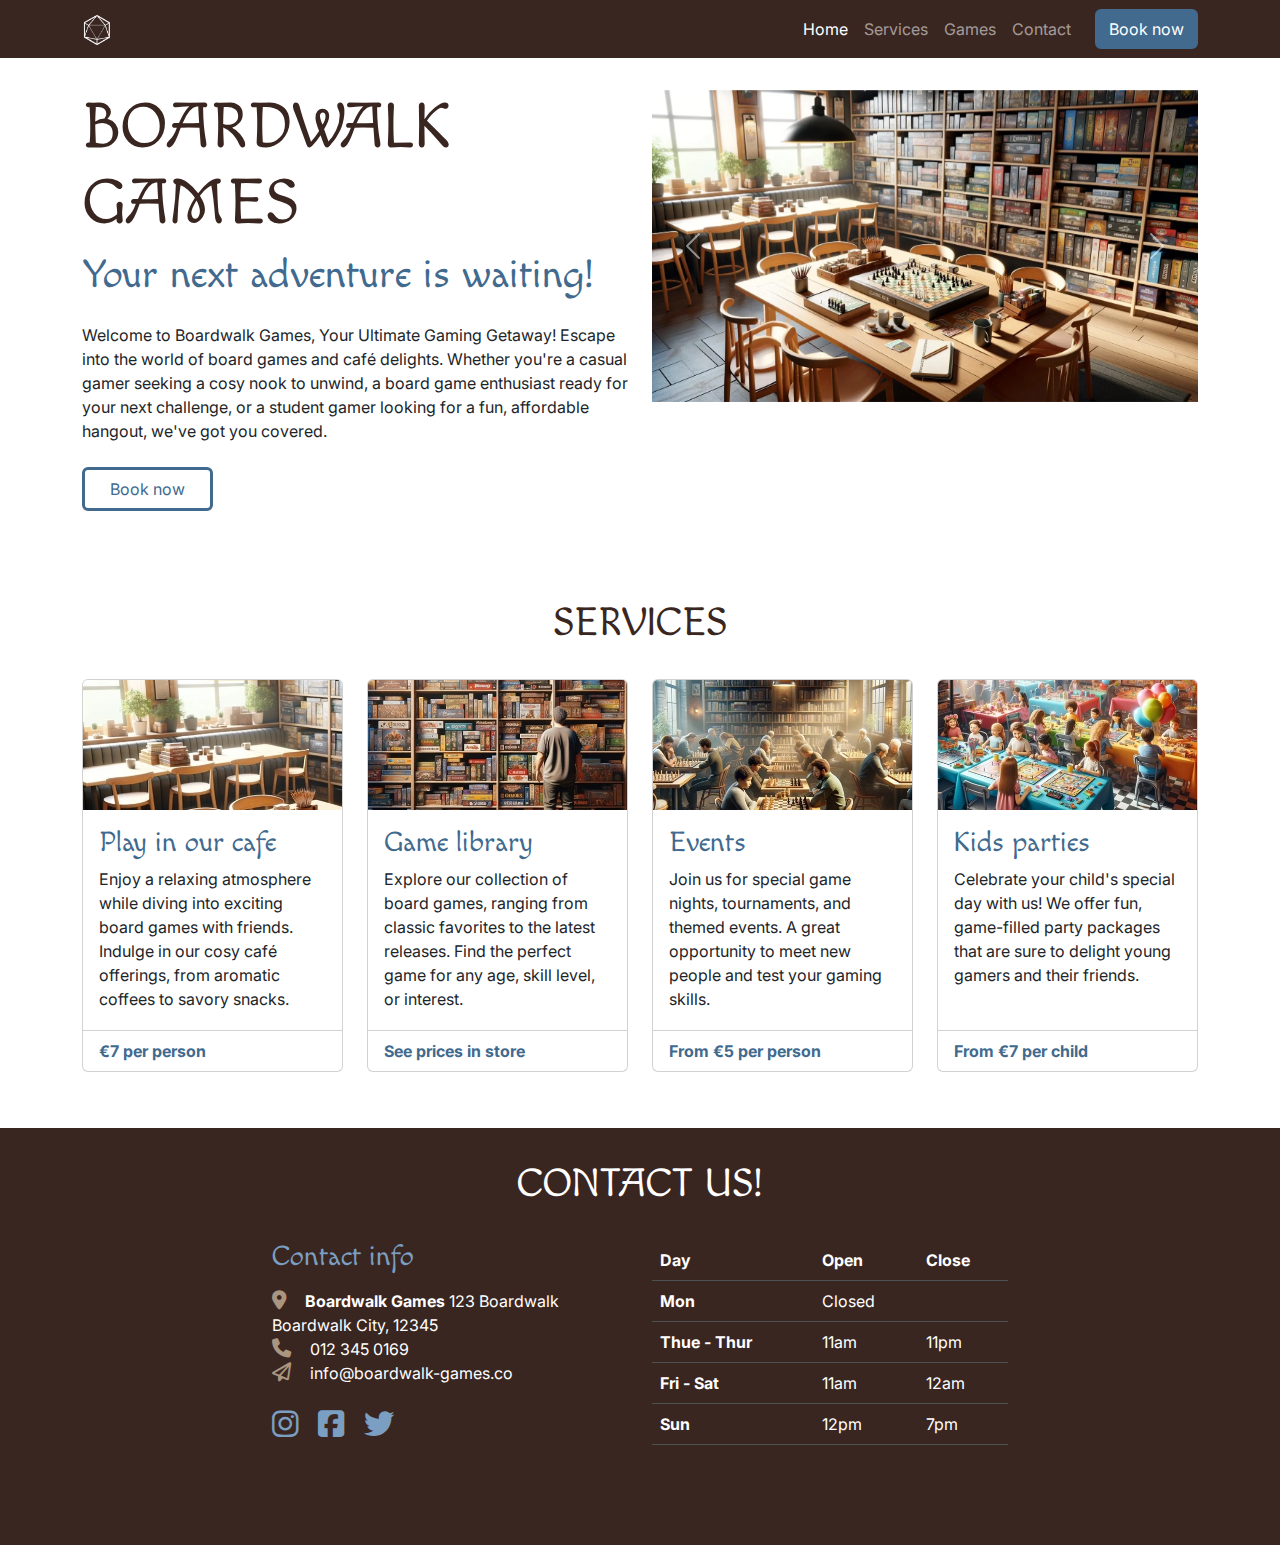
==== index.html @ 49034d58 "style buttons to match color scheme" ====
<!DOCTYPE html>
<html lang="en">
<head>
    <meta charset="UTF-8">
    <meta name="viewport" content="width=device-width, initial-scale=1.0">
    <meta name="description" content="Boardwalk Games, your ultimate gaming retreat! Perfect for casual gamers, enthusiasts, and student gatherings. Visit us for your next adventure in board gaming.">
    <title>Boardwalk Games | Home</title>
    <link href="https://cdn.jsdelivr.net/npm/bootstrap@5.3.3/dist/css/bootstrap.min.css" rel="stylesheet" integrity="sha384-QWTKZyjpPEjISv5WaRU9OFeRpok6YctnYmDr5pNlyT2bRjXh0JMhjY6hW+ALEwIH" crossorigin="anonymous">
    <link rel="stylesheet" href="https://cdnjs.cloudflare.com/ajax/libs/font-awesome/6.6.0/css/all.min.css">
    <link rel="stylesheet" href="./assets/styles.css">
    <link rel="apple-touch-icon" sizes="180x180" href="assets/images/apple-touch-icon.png">
    <link rel="icon" type="image/png" sizes="32x32" href="assets/images/favicon-32x32.png">
    <link rel="icon" type="image/png" sizes="16x16" href="assets/images/favicon-16x16.png">
</head>
<body class="d-flex flex-column min-vh-100">
    <nav id="navbar" class="navbar navbar-expand-lg bg-body-tertiary" data-bs-theme="dark">
        <div class="container">
          <a class="navbar-brand" href="#">
            <img src="./assets/images/logo-sm-white.png" class="logo" alt="Logo">
          </a>
          <button class="navbar-toggler" type="button" data-bs-toggle="collapse" data-bs-target="#navbarNav" aria-controls="navbarNav" aria-expanded="false" aria-label="Toggle navigation">
            <span class="navbar-toggler-icon"></span>
          </button>
          <div class="collapse navbar-collapse" id="navbarNav">
            <ul class="navbar-nav ms-auto">
              <li class="nav-item">
                <a class="nav-link active" aria-current="page" href="#">Home</a>
              </li>
              <li class="nav-item">
                <a class="nav-link" href="#">Services</a>
              </li>
              <li class="nav-item">
                <a class="nav-link" href="./game-library.html">Games</a>
              </li>
              <li class="nav-item">
                <a class="nav-link" href="#contact">Contact</a>
              </li>
              <li class="nav-item"></li>
                <a href="booking.html" class="btn custom-button-filled ms-lg-3">Book now</a>
              </li>
            </ul>
          </div>
        </div>
      </nav>
     <header id="header" class="container section">
        <div class="row">
            <div class="col-12 col-xl-6 text-center text-xl-start">
                <h1 class="display-3">Boardwalk Games</h1>
                <p class="lead display-6 sub-heading-color">Your next adventure is waiting!</p>
                <p class="my-4">
                    Welcome to Boardwalk Games, Your Ultimate Gaming Getaway! Escape into the world of board games and café delights. Whether you're a casual gamer seeking a cosy nook to unwind, a board game enthusiast ready for your next challenge, or a student gamer looking for a fun, affordable hangout, we've got you covered.
                </p>
                <a href="booking.html" class="btn custom-button-outline mb-4">Book now</a>
            </div>
            <div class="col-12 col-xl-6">
                <div id="carouselExampleAutoplaying" class="carousel slide" data-bs-ride="carousel">
                    <div class="carousel-inner">
                      <div class="carousel-item active">
                        <img src="./assets/images/boardwalk-games-carousel-image-1.webp" class="d-block w-100" alt="The inside of Boardwalk Games with bookshelves filled with boardgames, and wooden tables to play at">
                      </div>
                      <div class="carousel-item">
                        <img src="./assets/images/boardwalk-games-carousel-image-2.webp" class="d-block w-100" alt="The inside of Boardwalk Games with bookshelves filled with boardgames, and wooden tables to play at">
                      </div>
                      <div class="carousel-item">
                        <img src="./assets/images/boardwalk-games-carousel-image-3.webp" class="d-block w-100" alt="The inside of Boardwalk Games with bookshelves filled with boardgames, and wooden tables to play at">
                      </div>
                      <div class="carousel-item">
                        <img src="./assets/images/boardwalk-games-carousel-image-4.webp" class="d-block w-100" alt="The back-room at Boardwalk Games set up for a Dungeons and Dragons evening">
                      </div>
                      <div class="carousel-item">
                        <img src="./assets/images/boardwalk-games-carousel-image-5.webp" class="d-block w-100" alt="A cup of steaming coffee on a wooden table, some playing cards, and a notebook.">
                      </div>
                      <div class="carousel-item">
                        <img src="./assets/images/boardwalk-games-carousel-image-6.webp" class="d-block w-100" alt="Students playing a card game at Boardwalk Games">
                      </div>
                    </div>
                    <button class="carousel-control-prev" type="button" data-bs-target="#carouselExampleAutoplaying" data-bs-slide="prev">
                      <span class="carousel-control-prev-icon" aria-hidden="true"></span>
                      <span class="visually-hidden">Previous</span>
                    </button>
                    <button class="carousel-control-next" type="button" data-bs-target="#carouselExampleAutoplaying" data-bs-slide="next">
                      <span class="carousel-control-next-icon" aria-hidden="true"></span>
                      <span class="visually-hidden">Next</span>
                    </button>
                  </div>
            </div>
        </div>
     </header>

     <main>
        <section id="services" class="container section">
            <div class="row">
                <div class="col-12 text-center">
                    <h2 class="display-6">Services</h2>
                </div>
                <div class="col-12 col-md-6 col-xl-3">
                    <div class="card">
                        <img src="assets/images/services-1.webp" class="card-img-top"
                            alt="Boardwalk games cafe table by a window, stacks of boardgames can be seen on the table">
                        <div class="card-body">
                            <h3 class="card-title sub-heading-color">Play in our cafe</h3>
                            <p class="card-text">
                                Enjoy a relaxing atmosphere while diving into exciting board
                                games with friends. Indulge in our cosy café offerings, from
                                aromatic coffees to savory snacks.
                            </p>
                        </div>
                        <div class="card-footer">
                            <p class="mb-0">€7 per person</p>
                        </div>
                    </div>
                </div>
                <div class="col-12 col-md-6 col-xl-3">
                    <div class="card">
                        <img src="assets/images/services-2.webp" class="card-img-top"
                            alt="Board games stacked in bookshelves, a man can be seen browsing the shelves" />
                        <div class="card-body">
                            <!-- bootstrap cards come as h5 by default, changed to h3 to fit project heading hierarchy -->
                            <h3 class="card-title sub-heading-color">Game library</h3>
                            <p class="card-text">
                                Explore our collection of board games, ranging from classic
                                favorites to the latest releases. Find the perfect game for
                                any age, skill level, or interest.
                            </p>
                        </div>
                        <div class="card-footer">
                            <p class="mb-0">See prices in store</p>
                        </div>
                    </div>
                </div>
                <div class="col-12 col-md-6 col-xl-3">
                    <div class="card">
                        <img src="assets/images/services-3.webp" class="card-img-top">
                        <div class="card-body">
                            <h3 class="card-title sub-heading-color">Events</h3>
                            <p class="card-text">
                                Join us for special game nights, tournaments, and themed
                                events. A great opportunity to meet new people and test your
                                gaming skills.
                            </p>
                        </div>
                        <div class="card-footer">
                            <p class="mb-0">From €5 per person</p>
                        </div>
                    </div>
                </div>
                <div class="col-12 col-md-6 col-xl-3">
                    <div class="card">
                        <img src="assets/images/services-4.webp" class="card-img-top"
                            alt="A kids party being held at Boardwalk Games">
                        <div class="card-body">
                            <h3 class="card-title sub-heading-color">Kids parties</h3>
                            <p class="card-text">
                                Celebrate your child's special day with us! We offer fun,
                                game-filled party packages that are sure to delight young
                                gamers and their friends.
                            </p>
                        </div>
                        <div class="card-footer">
                            <p class="mb-0">From €7 per child</p>
                        </div>
                    </div>
                </div>
            </div>
        </section>
     </main>

     <footer id="contact" class="mt-auto">
      <div class="container section">
        <div class="row justify-content-center">
            <div class="col-12">
             <h2 class="display-6 text-center">Contact us!</h2>
            </div>
            <div class="col-12 col-md-6 col-xl-4">
             <h3 class="sub-heading-color">Contact info</h3>
             <address></address>
                 <strong><i class="fa-solid fa-location-dot"></i> Boardwalk Games</strong>
                 123 Boardwalk <br>
                 Boardwalk City, 12345
             </address>
             <p>
                 <i class="fa-solid fa-phone"></i> 012 345 0169 <br>
                 <i class="fa-regular fa-paper-plane"></i> info@boardwalk-games.co
             </p>
             <div class="social-links my-4">
                 <a href="https://www.instagram.com/" target="_blank" aria-label="Visit our Instagram page (opens in a new tab)" rel="noopener"><i class="fa-brands fa-instagram"></i></a>
                 <a href="https://www.facebook.com/" target="_blank" aria-label="Visit our Facebook page (opens in a new tab)" rel="noopener"><i class="fa-brands fa-square-facebook"></i></a>
                 <a href="https://x.com/" target="_blank" aria-label="Visit our X feed page (opens in a new tab)" rel="noopener"><i class="fa-brands fa-twitter"></i></a>
             </div>
            </div>
            <div class="col-12 col-md-6 col-xl-4">
              <table class="table table-dark">
                <thead>
                  <tr>
                    <th scope="col">Day</th>
                    <th scope="col">Open</th>
                    <th scope="col">Close</th>
                  </tr>
                </thead>
                <tbody>
                  <tr>
                    <th scope="row">Mon</th>
                    <td>Closed</td>
                    <td>&nbsp;</td>
                  </tr>
                  <tr>
                    <th scope="row">Thue - Thur</th>
                    <td>11am</td>
                    <td>11pm</td>
                  </tr>
                  <tr>
                    <th scope="row">Fri - Sat</th>
                    <td>11am</td>
                    <td>12am</td>
                  </tr>
                  <tr>
                    <th scope="row">Sun</th>
                    <td>12pm</td>
                    <td>7pm</td>
                  </tr>
                </tbody>
              </table>
            </div>
        </div>
    <div>
     </footer>

    <script src="https://cdn.jsdelivr.net/npm/bootstrap@5.3.3/dist/js/bootstrap.bundle.min.js" integrity="sha384-YvpcrYf0tY3lHB60NNkmXc5s9fDVZLESaAA55NDzOxhy9GkcIdslK1eN7N6jIeHz" crossorigin="anonymous"></script>
</body>
</html>
---- assets/styles.css ----
@import url('https://fonts.googleapis.com/css2?family=Inter:ital,opsz,wght@0,14..32,100..900;1,14..32,100..900&family=Macondo&display=swap');

:root {
    --primary-font: "Inter", sans-serif;
    --secondary-font: "Macondo", cursive;
    --primary-color: #3a2620;
    --secondary-color: #aa9581;
    --highlight-color: #416a8e;
    --highlight-color-light: #7a9fc2;
    --color-white: #fff;
}

body {
    font-family: var(--primary-font);
}

h1,
h2,
h3 {
    font-family: var(--secondary-font);
    color: var(--primary-color);
}

h1, h2 {
    text-transform: uppercase;
}

h2 {
    margin-bottom: 2rem;
}

.sub-heading-color {
    color: var(--highlight-color);
}

.section {
    margin-top: 2rem;
    margin-bottom: 2rem;
}

.custom-button-filled {
    background-color: var(--highlight-color);
    border: 2px solid var(--highlight-color);
    color: var(--color-white);
}

.custom-button-filled:hover {
    border: 2px solid var(--secondary-color);
    background-color: var(--secondary-color);
}

.custom-button-outline {
    border: 3px solid var(--highlight-color);
    color: var(--highlight-color);
    padding: 7px 25px;
}

.custom-button-outline:hover {
    background-color: var(--highlight-color);
    color: var(--color-white);
}

#navbar {
    background-color: var(--primary-color) !important;   
}

#navbar .logo {
    width: 30px;
}

#header .lead {
    font-family: var(--secondary-font);
}

#services .card {
    margin-bottom: 1.5rem;
}

#services .card-footer {
    font-weight: bold;
    color: var(--highlight-color);
    background-color: transparent;
}

#new-games .card,
#fav-games .card {
    border: none;
}

#new-games .card-footer,
#fav-games .card-footer {
    background-color: transparent;
    border-top: none;
}

#contact {
    background-color: var(--primary-color);
    color: var(--color-white);
    padding-bottom: 3rem;
}

#contact h2 {
    color: var(--color-white);
}

#contact .sub-heading-color {
    color: var(--highlight-color-light);
}

#contact i {
    color: var(--secondary-color);
    font-size: 1.2rem;
    margin-right: 15px;
}

#contact .social-links i {
    color: var(--highlight-color-light);
    font-size: 1.9rem;
    transition: color 0.3s ease-in-out;
}

#contact .social-links i:hover {
    color: var(--secondary-color);
}

#contact .table-dark * {
    background-color: transparent;
} 

@media screen and (min-width: 768px) {
    #services .card-body {
        min-height: 191px;
    }
}
@media screen and (min-width: 992px) {
    #services .card-body {
        min-height: auto;
    }
}
@media screen and (min-width: 1200px) {
    #services .card-body {
        min-height: 220px;
    }
}
@media screen and (min-width: 1400px) {
    #services .card-body {
        min-height: 195px;
    }
}
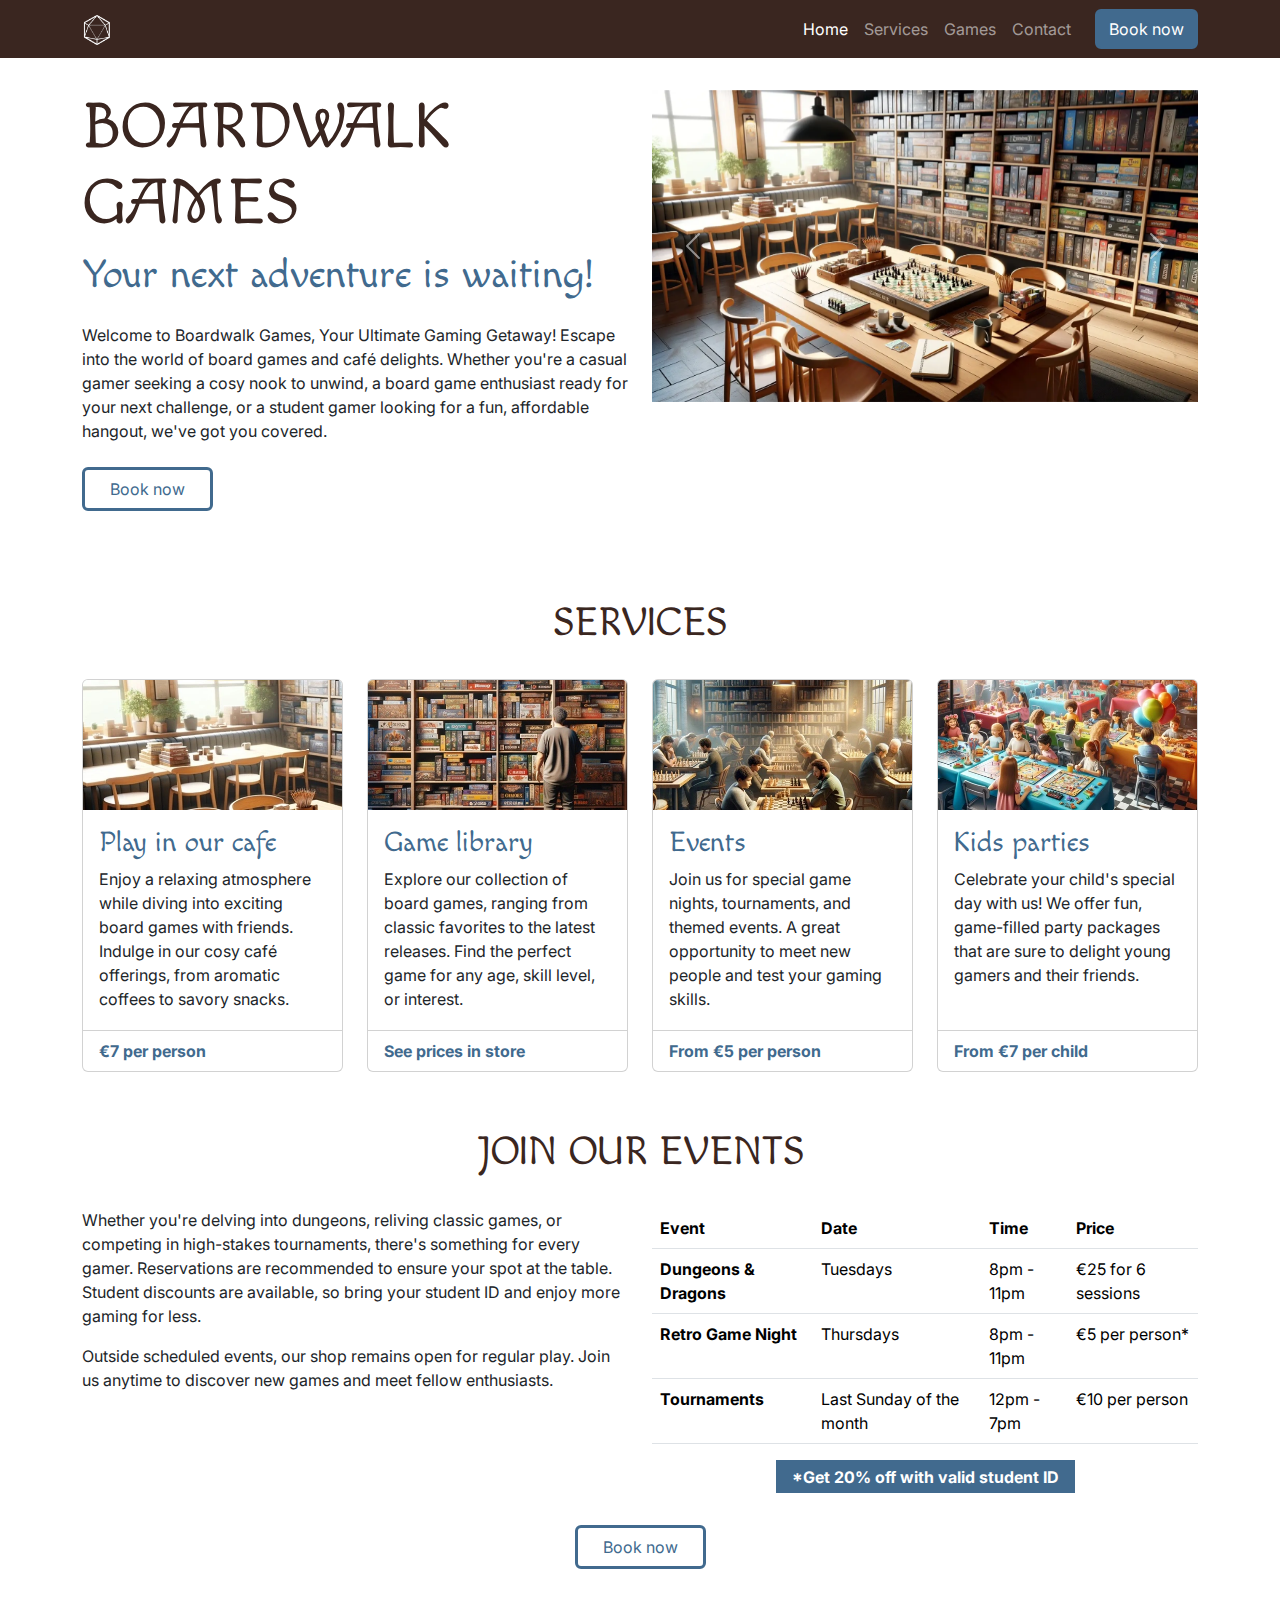
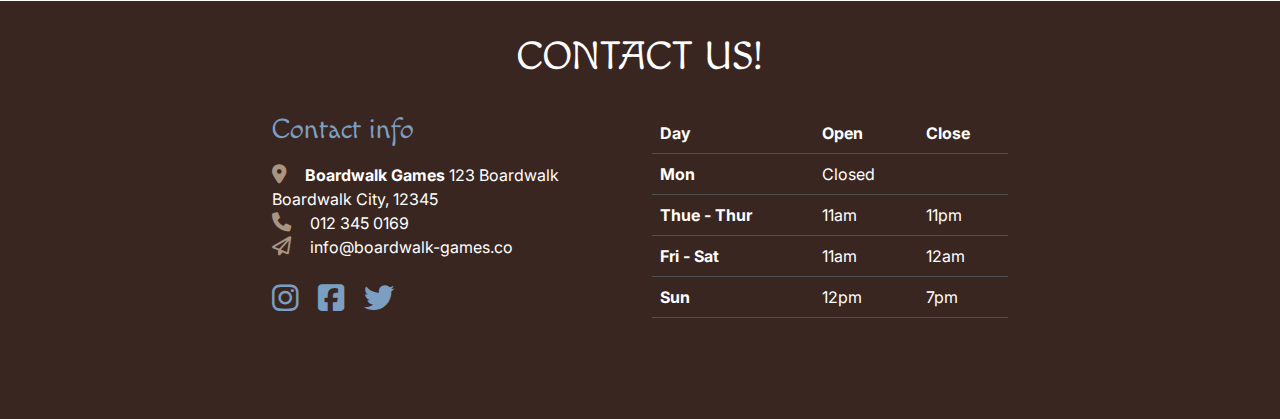
==== commit 88d86ee3: "create Join our Events section" ====
--- a/index.html
+++ b/index.html
@@ -163,6 +163,56 @@
                 </div>
             </div>
         </section>
+        <section id="booking" class="container section">
+          <div class="row">
+            <div class="col-12">
+              <h2 class="display-6 text-center">Join Our Events</h2>
+            </div>
+            <div class="col-12 col-md-6">
+              <p>Whether you're delving into dungeons, reliving classic games, or competing in high-stakes tournaments, there's something for every gamer. Reservations are recommended to ensure your spot at the table. Student discounts are available, so bring your student ID and enjoy more gaming for less.
+              </p>
+              <p>Outside scheduled events, our shop remains open for regular play. Join us anytime to discover new games and meet fellow enthusiasts.</p>
+            </div>
+            <div class="col-12 col-md-6 d-flex flex-column align-items-center">
+              <div class="table-responsive">
+              <table class="table table-hover">
+                <thead>
+                  <tr>
+                    <th scope="col">Event</th>
+                    <th scope="col">Date</th>
+                    <th scope="col">Time</th>
+                    <th scope="col">Price</th>
+                  </tr>
+                </thead>
+                <tbody>
+                  <tr>
+                    <th scope="row">Dungeons & Dragons</th>
+                    <td>Tuesdays</td>
+                    <td>8pm - 11pm</td>
+                    <td>€25 for 6 sessions</td>
+                  </tr>
+                  <tr>
+                    <th scope="row">Retro Game Night</th>
+                    <td>Thursdays</td>
+                    <td>8pm - 11pm</td>
+                    <td>€5 per person*</td>
+                  </tr>
+                  <tr>
+                    <th scope="row">Tournaments</th>
+                    <td>Last Sunday of the month</td>
+                    <td>12pm - 7pm</td>
+                    <td>€10 per person</td>
+                  </tr>
+                </tbody>
+              </table>
+            </div>
+              <p class="text-center lead">*Get 20% off with valid student ID</p>
+            </div>
+            <div class="col-12 d-flex justify-content-center mt-3">
+              <a href="/booking.html" class="btn custom-button-outline">Book now</a>
+            </div>
+          </div>
+        </section>
      </main>
 
      <footer id="contact" class="mt-auto">
--- a/assets/styles.css
+++ b/assets/styles.css
@@ -127,6 +127,29 @@
     background-color: transparent;
 } 
 
+#booking .lead {
+    background-color: var(--highlight-color);
+    color: var(--color-white);
+    font-weight: bold;
+    padding: 0.3rem 1rem;
+    font-size: 0.9rem;
+    width: 100%;
+}
+
+#booking .table {
+    font-size: 0.8rem;
+}
+
+@media screen and (min-width: 576px) {
+    #booking .table {
+        font-size: 1rem;
+    }
+
+    #booking .lead {
+        font-size: 1rem;
+        width: auto;
+    }
+}
 @media screen and (min-width: 768px) {
     #services .card-body {
         min-height: 191px;
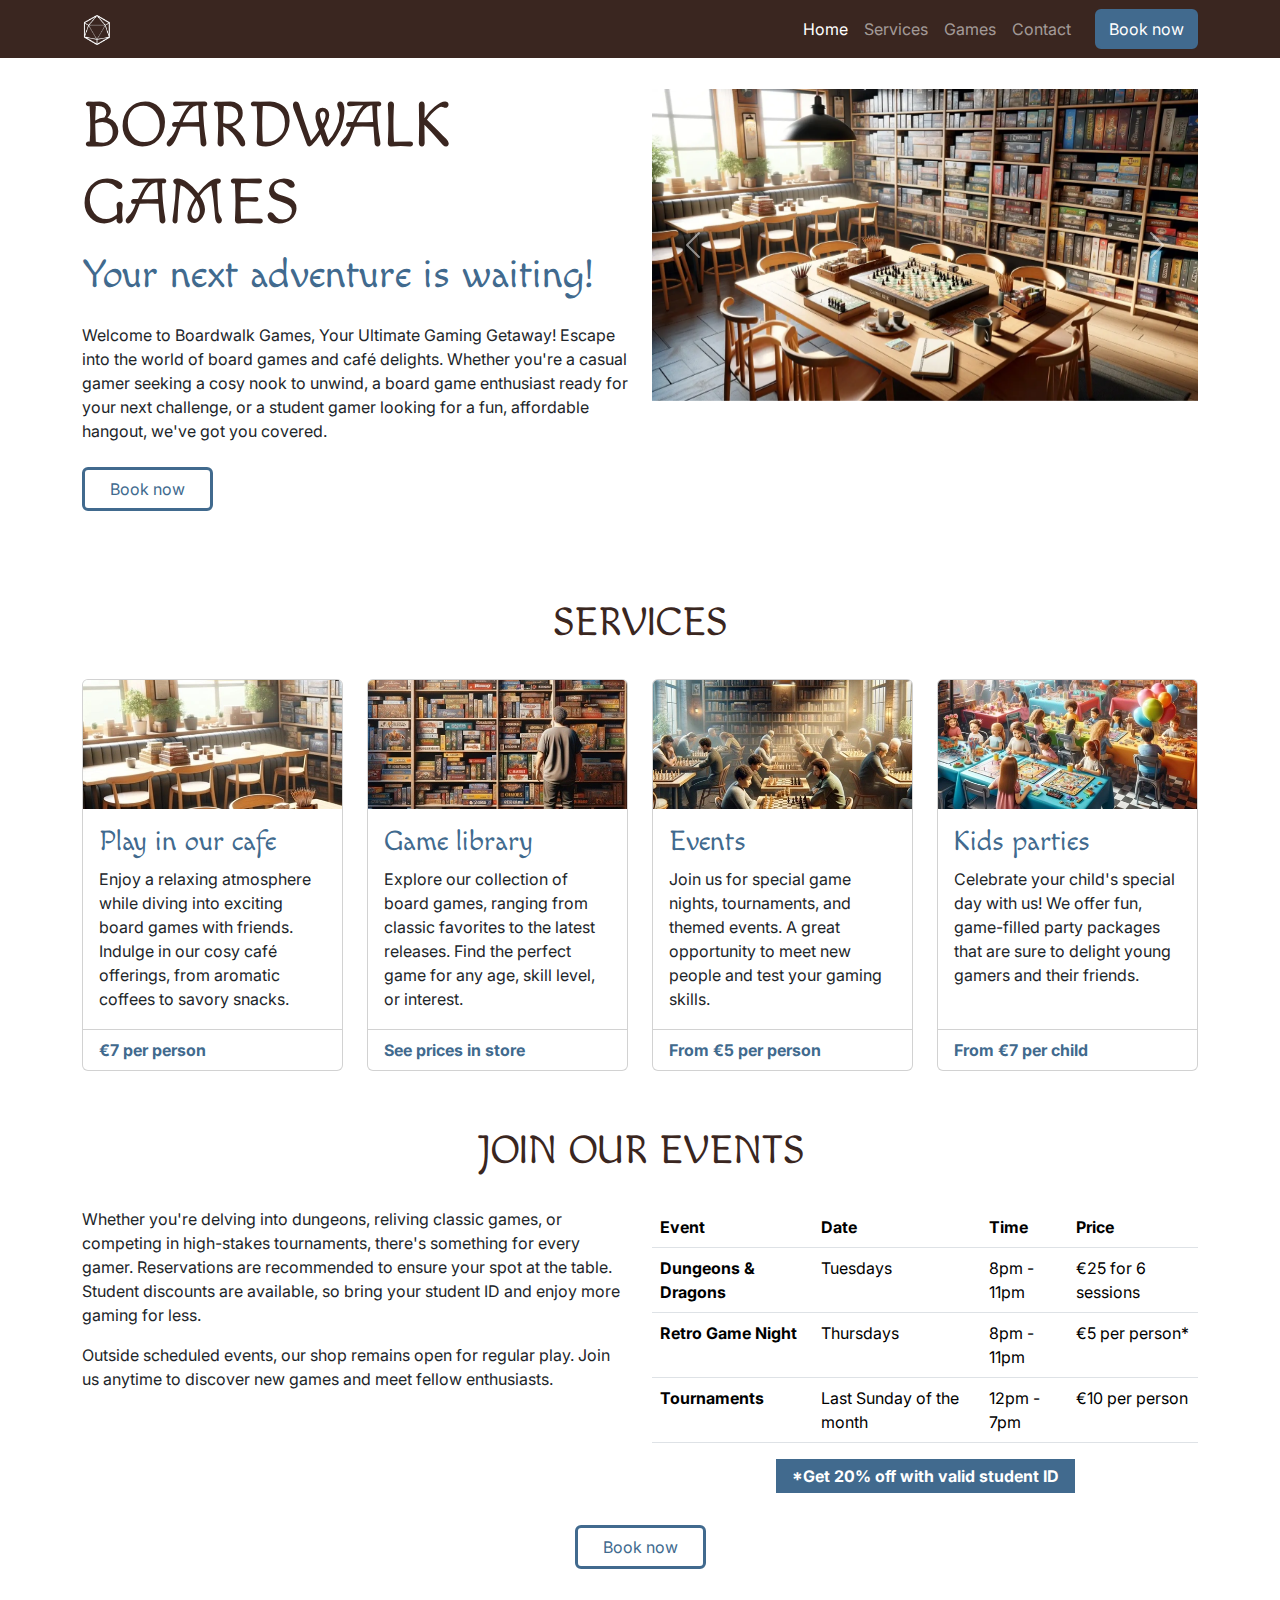
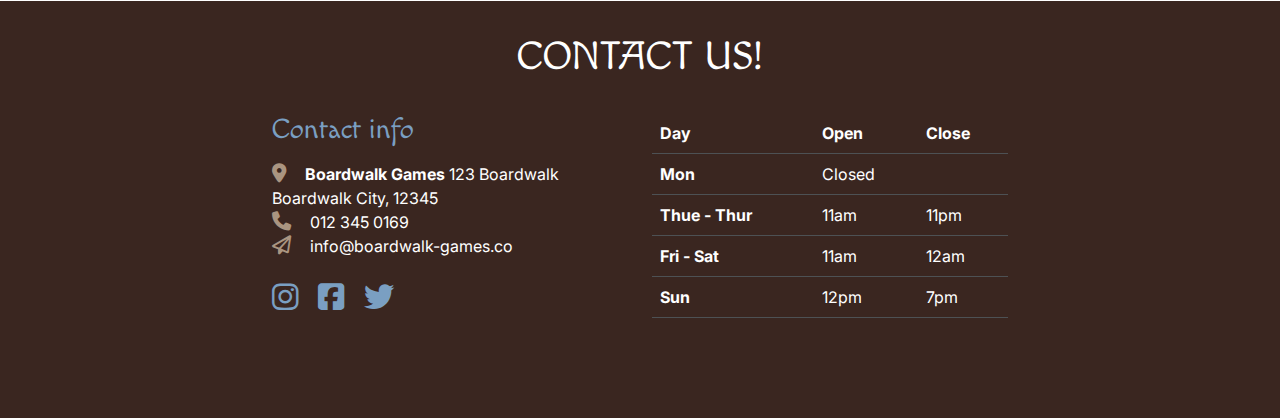
==== commit c2380ee5: "fix navbar to the top of the page" ====
--- a/index.html
+++ b/index.html
@@ -13,7 +13,7 @@
     <link rel="icon" type="image/png" sizes="16x16" href="assets/images/favicon-16x16.png">
 </head>
 <body class="d-flex flex-column min-vh-100">
-    <nav id="navbar" class="navbar navbar-expand-lg bg-body-tertiary" data-bs-theme="dark">
+    <nav id="navbar" class="navbar navbar-expand-lg bg-body-tertiary fixed-top" data-bs-theme="dark">
         <div class="container">
           <a class="navbar-brand" href="#">
             <img src="./assets/images/logo-sm-white.png" class="logo" alt="Logo">
--- a/assets/styles.css
+++ b/assets/styles.css
@@ -12,6 +12,7 @@
 
 body {
     font-family: var(--primary-font);
+    padding-top: 57.15px;
 }
 
 h1,
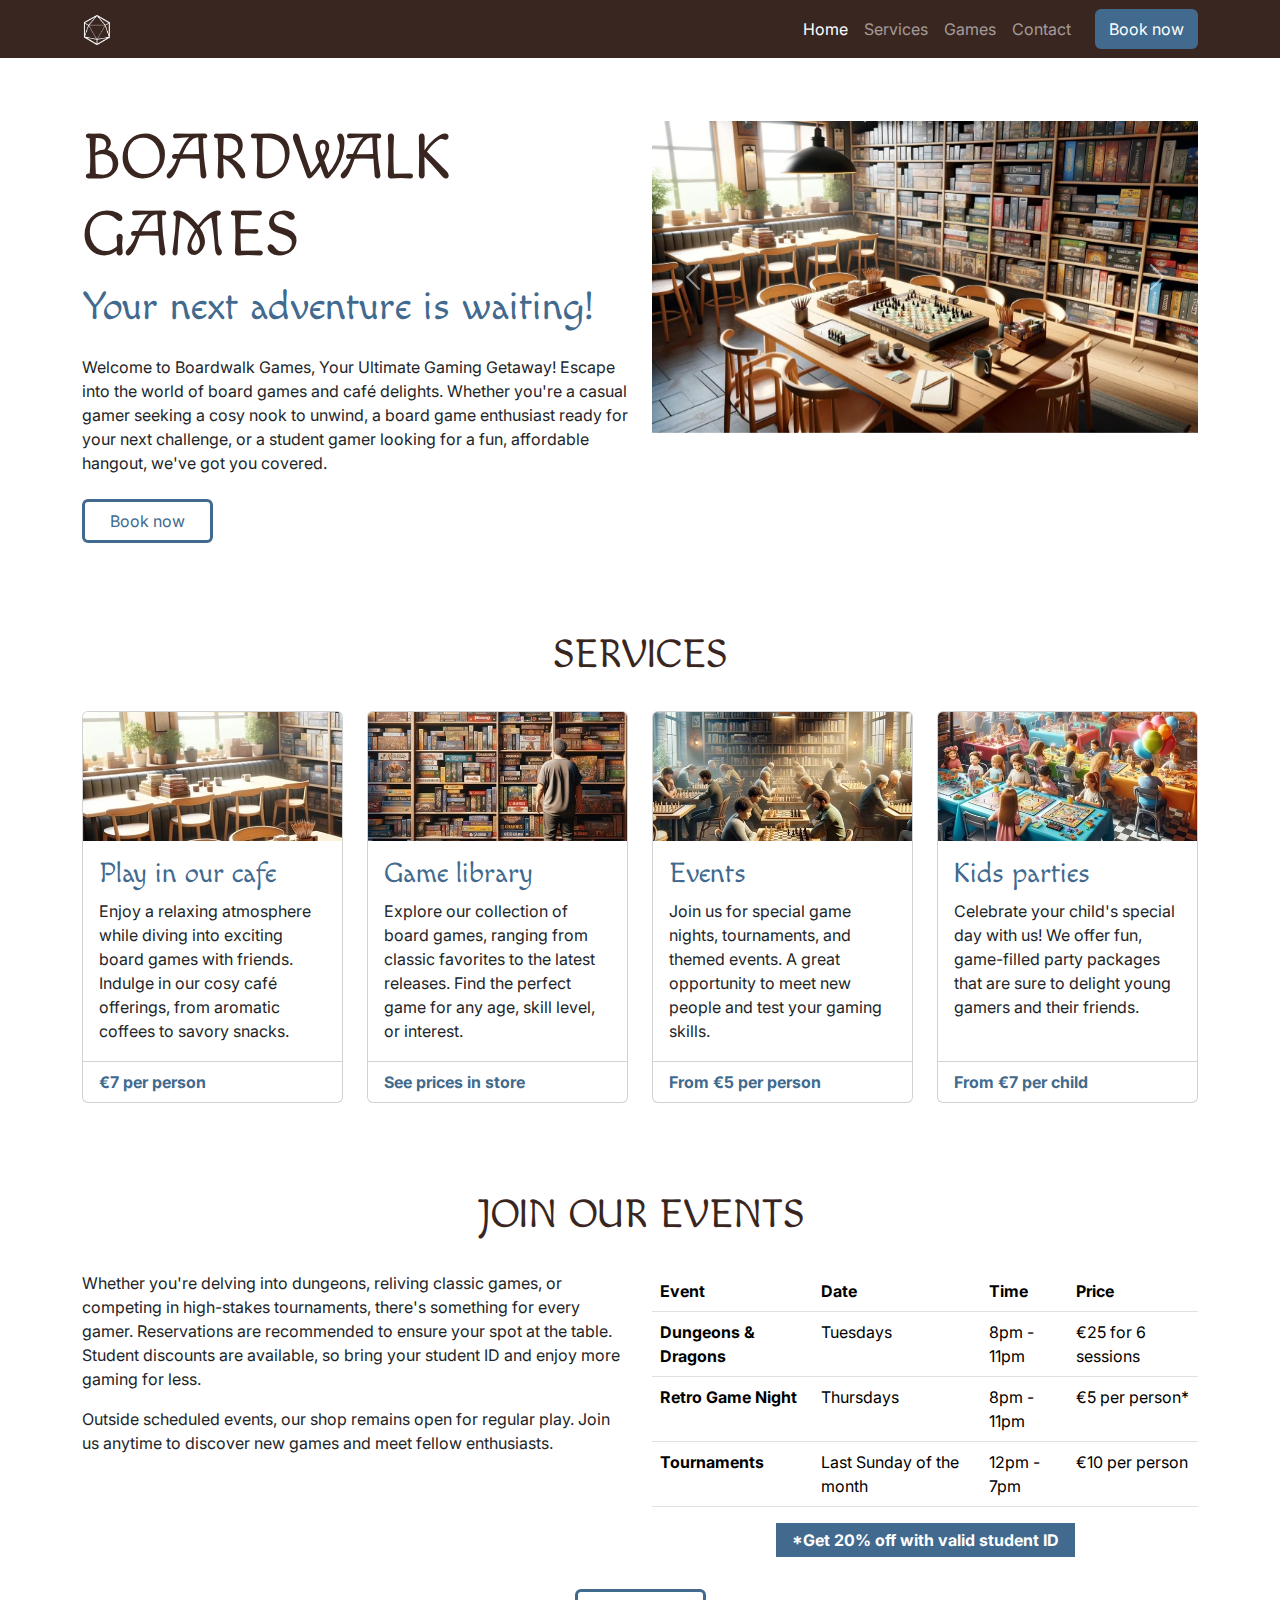
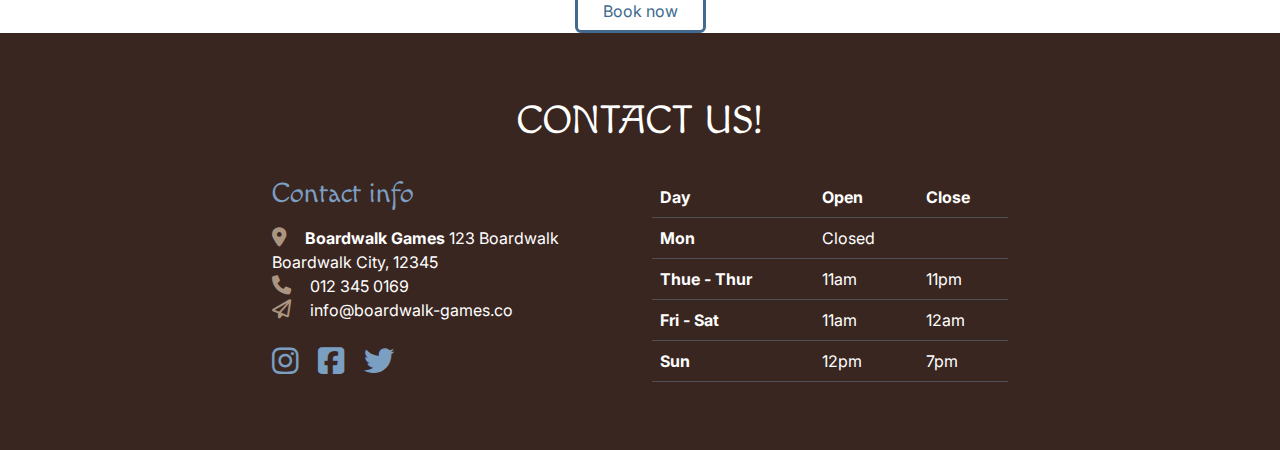
==== commit fbd26170: "adjust CSS to ensure that navbar does not cover section heading when clicking internal links" ====
--- a/index.html
+++ b/index.html
@@ -27,7 +27,7 @@
                 <a class="nav-link active" aria-current="page" href="#">Home</a>
               </li>
               <li class="nav-item">
-                <a class="nav-link" href="#">Services</a>
+                <a class="nav-link" href="#services">Services</a>
               </li>
               <li class="nav-item">
                 <a class="nav-link" href="./game-library.html">Games</a>
--- a/assets/styles.css
+++ b/assets/styles.css
@@ -35,8 +35,7 @@
 }
 
 .section {
-    margin-top: 2rem;
-    margin-bottom: 2rem;
+    padding-top: 4rem;
 }
 
 .custom-button-filled {
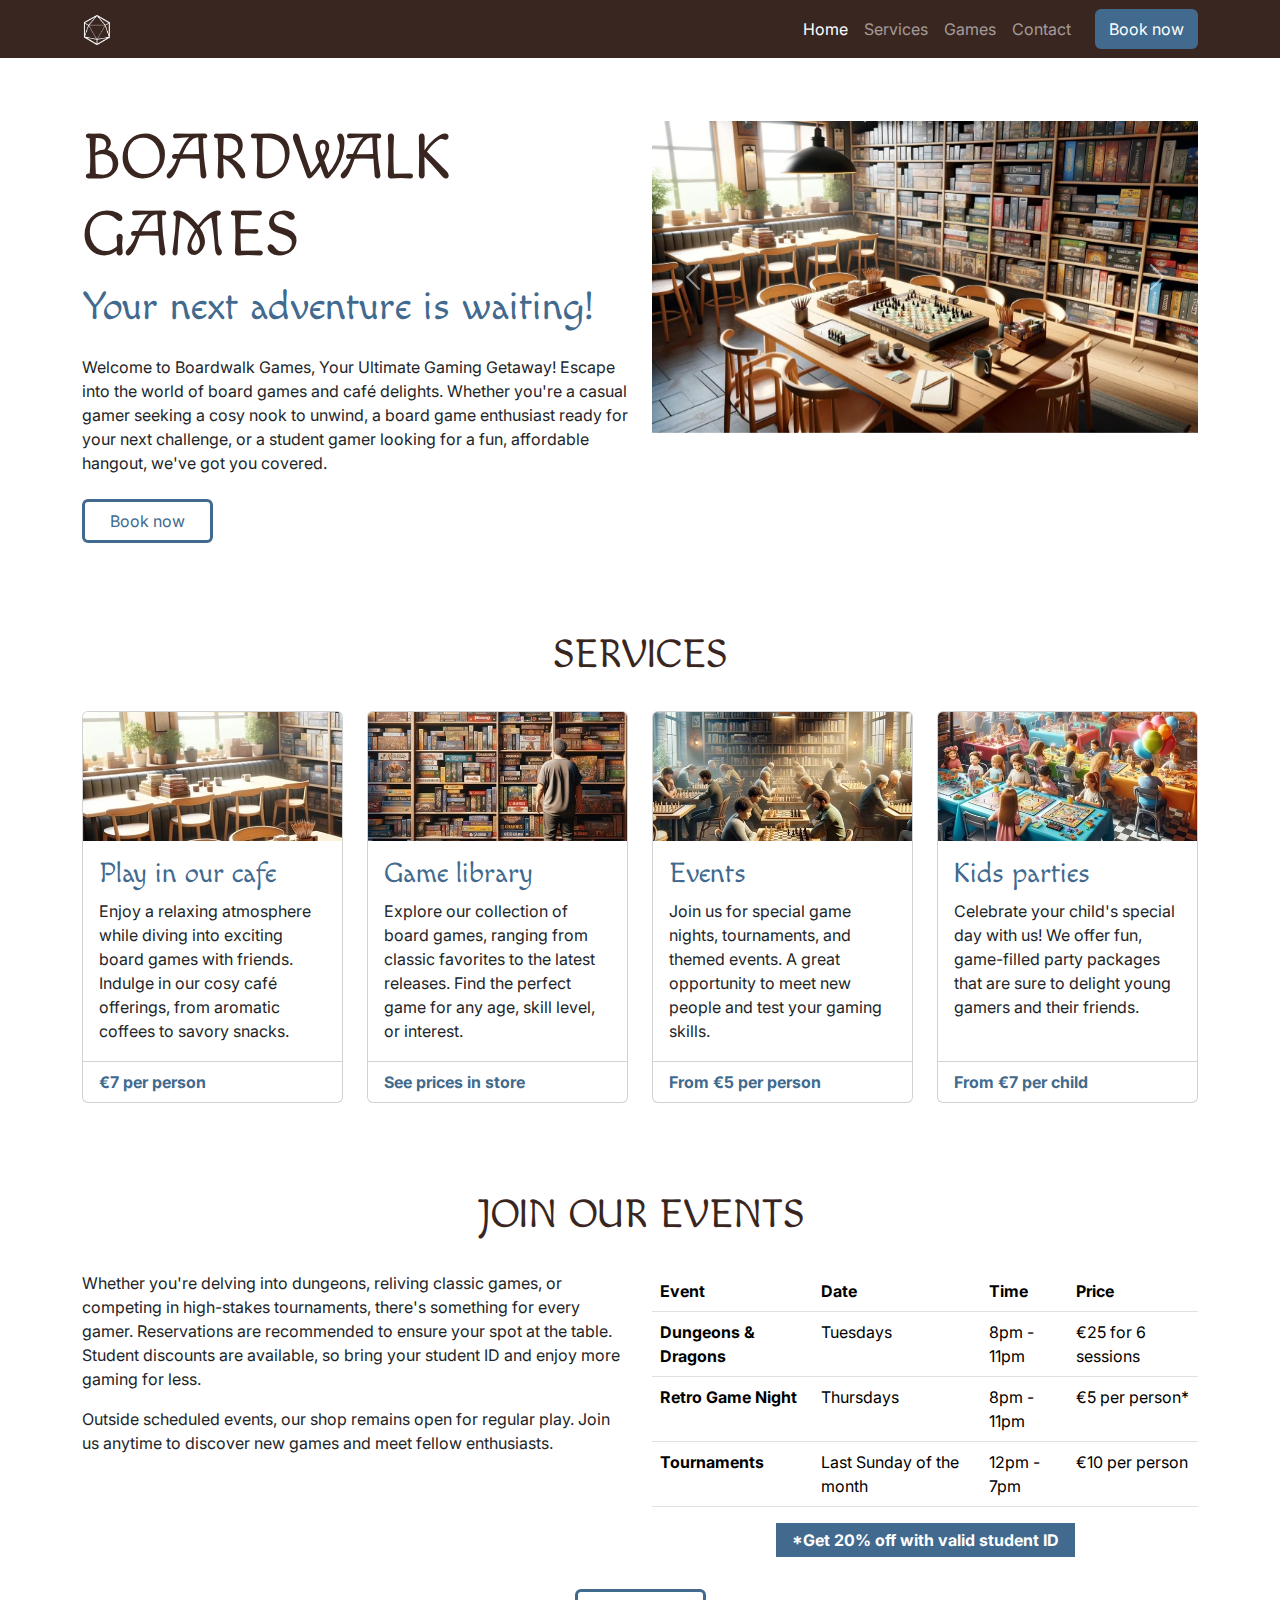
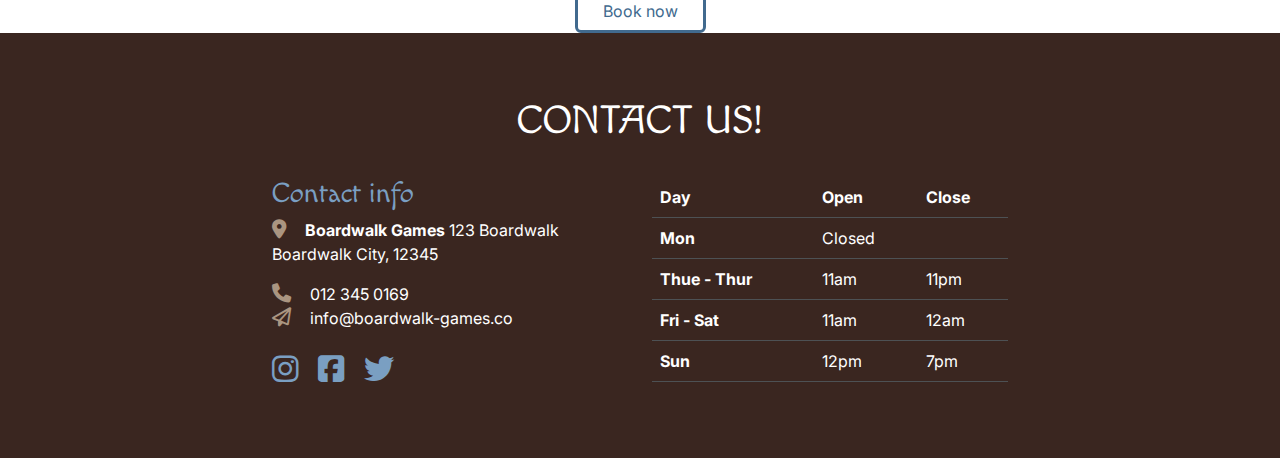
==== commit ea701eb9: "fix minor errors" ====
--- a/index.html
+++ b/index.html
@@ -35,7 +35,7 @@
               <li class="nav-item">
                 <a class="nav-link" href="#contact">Contact</a>
               </li>
-              <li class="nav-item"></li>
+              <li class="nav-item">
                 <a href="booking.html" class="btn custom-button-filled ms-lg-3">Book now</a>
               </li>
             </ul>
@@ -130,7 +130,7 @@
                 </div>
                 <div class="col-12 col-md-6 col-xl-3">
                     <div class="card">
-                        <img src="assets/images/services-3.webp" class="card-img-top">
+                        <img src="assets/images/services-3.webp" class="card-img-top" alt="A chess tournament being held at Boardwalk Games">
                         <div class="card-body">
                             <h3 class="card-title sub-heading-color">Events</h3>
                             <p class="card-text">
@@ -223,7 +223,7 @@
             </div>
             <div class="col-12 col-md-6 col-xl-4">
              <h3 class="sub-heading-color">Contact info</h3>
-             <address></address>
+             <address>
                  <strong><i class="fa-solid fa-location-dot"></i> Boardwalk Games</strong>
                  123 Boardwalk <br>
                  Boardwalk City, 12345
@@ -272,9 +272,30 @@
               </table>
             </div>
         </div>
-    <div>
+      </div>
      </footer>
 
     <script src="https://cdn.jsdelivr.net/npm/bootstrap@5.3.3/dist/js/bootstrap.bundle.min.js" integrity="sha384-YvpcrYf0tY3lHB60NNkmXc5s9fDVZLESaAA55NDzOxhy9GkcIdslK1eN7N6jIeHz" crossorigin="anonymous"></script>
+    <!-- JavaScript code to ensure the Bootstrap mobile navbar collapses when navigating to in-page links -->
+<script>
+  document
+      .querySelectorAll(".navbar-collapse .nav-link")
+      .forEach((link) => {
+          link.addEventListener("click", function (e) {
+              let section = document.querySelector(e.target.getAttribute("href"));
+              if (section) {
+                  e.preventDefault(); // Prevent default anchor click behavior
+                  let navbarHeight = document.querySelector(".navbar-toggler").offsetHeight;
+                  window.scroll({
+                      top: section.offsetTop - navbarHeight, // Adjust for navbar height
+                      behavior: "smooth",
+                  });
+                  document
+                      .querySelector(".navbar-collapse")
+                      .classList.remove("show"); // Collapse navbar
+              }
+          });
+      });
+</script>
 </body>
 </html>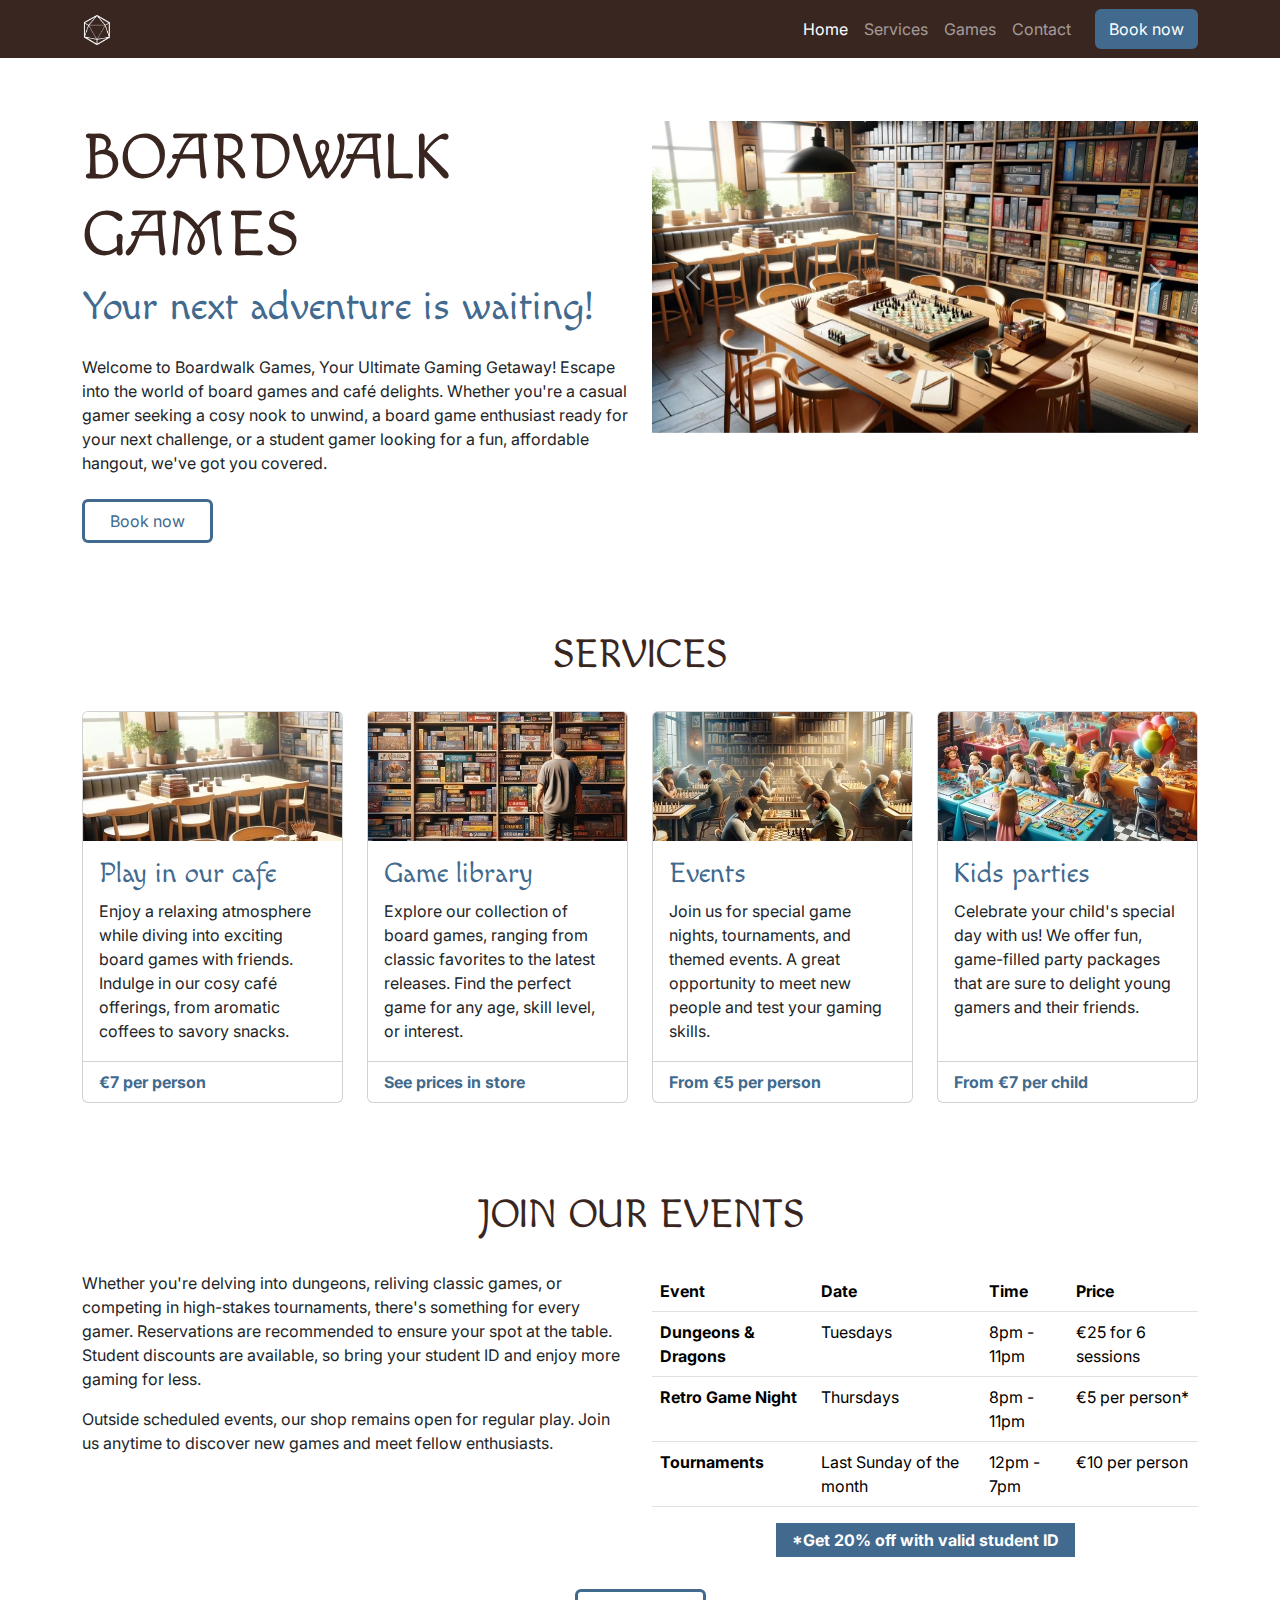
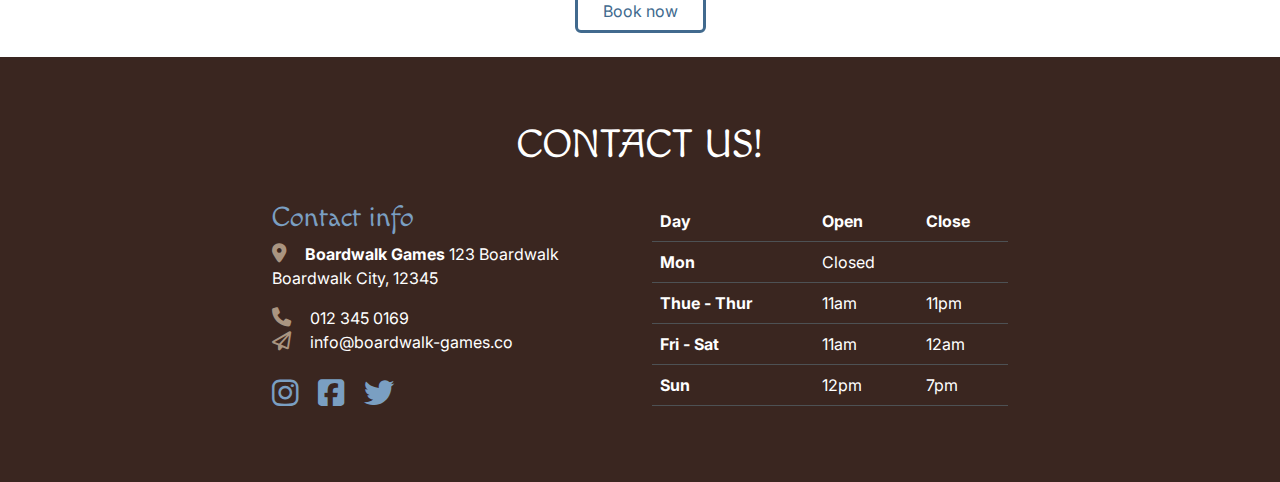
==== commit 5c8e1bfc: "add margin bottom to each submit button" ====
--- a/index.html
+++ b/index.html
@@ -209,7 +209,7 @@
               <p class="text-center lead">*Get 20% off with valid student ID</p>
             </div>
             <div class="col-12 d-flex justify-content-center mt-3">
-              <a href="/booking.html" class="btn custom-button-outline">Book now</a>
+              <a href="/booking.html" class="btn custom-button-outline mb-4">Book now</a>
             </div>
           </div>
         </section>
--- a/assets/styles.css
+++ b/assets/styles.css
@@ -116,6 +116,8 @@
 #contact .social-links i {
     color: var(--highlight-color-light);
     font-size: 1.9rem;
+    -webkit-transition: color 0.3s ease-in-out;
+    -o-transition: color 0.3s ease-in-out;
     transition: color 0.3s ease-in-out;
 }
 
